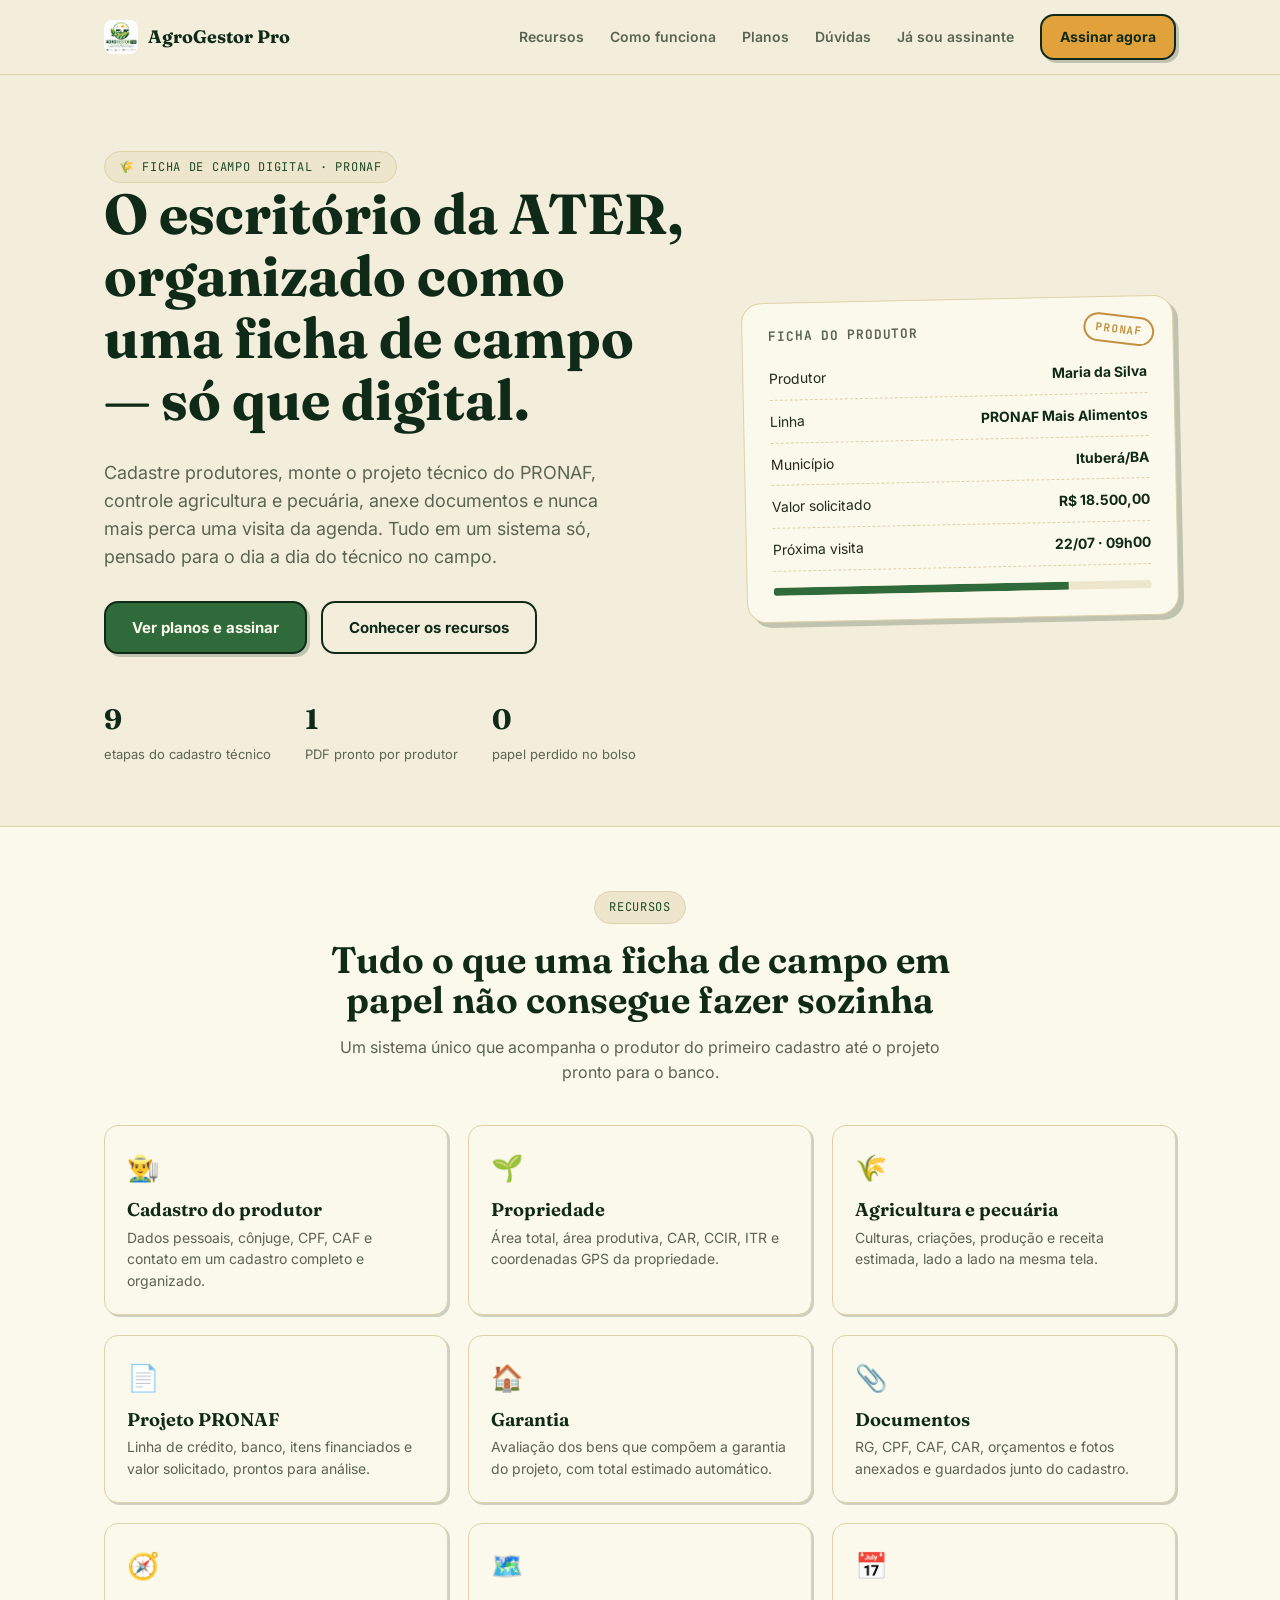
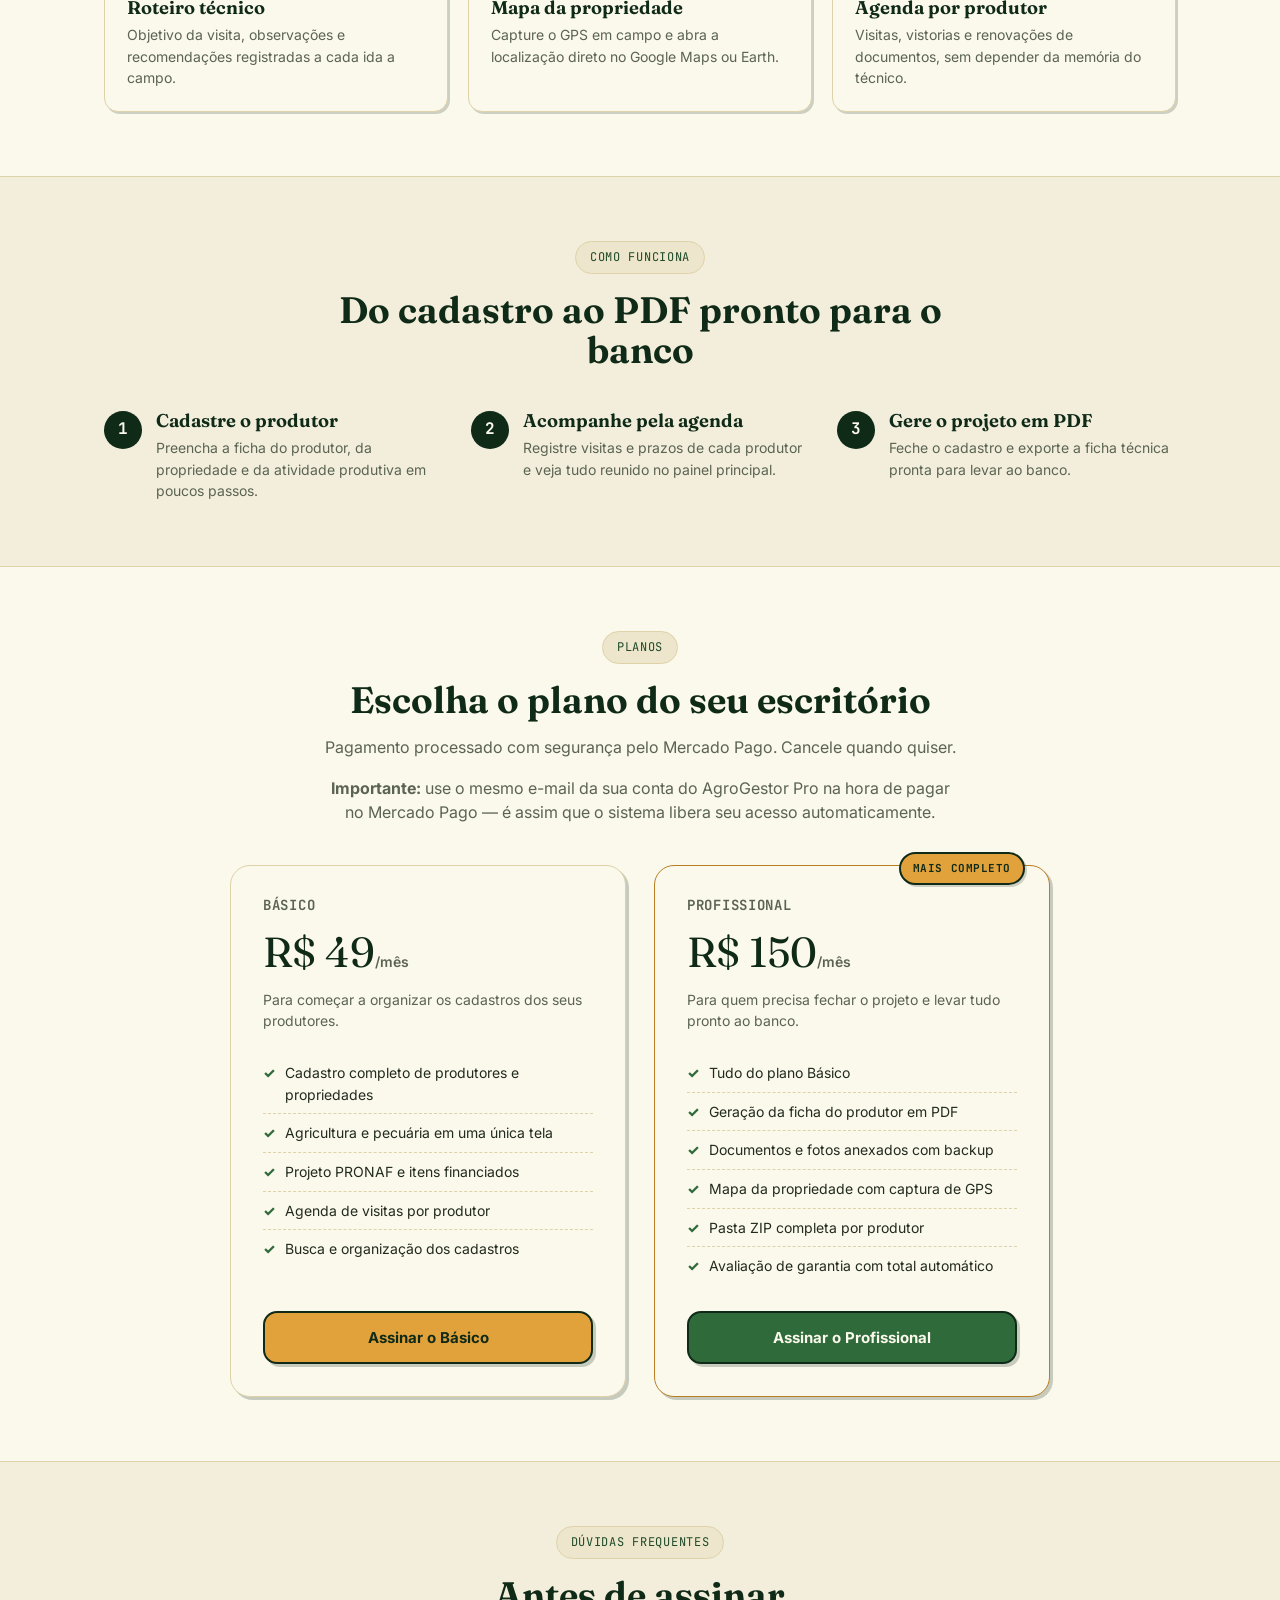
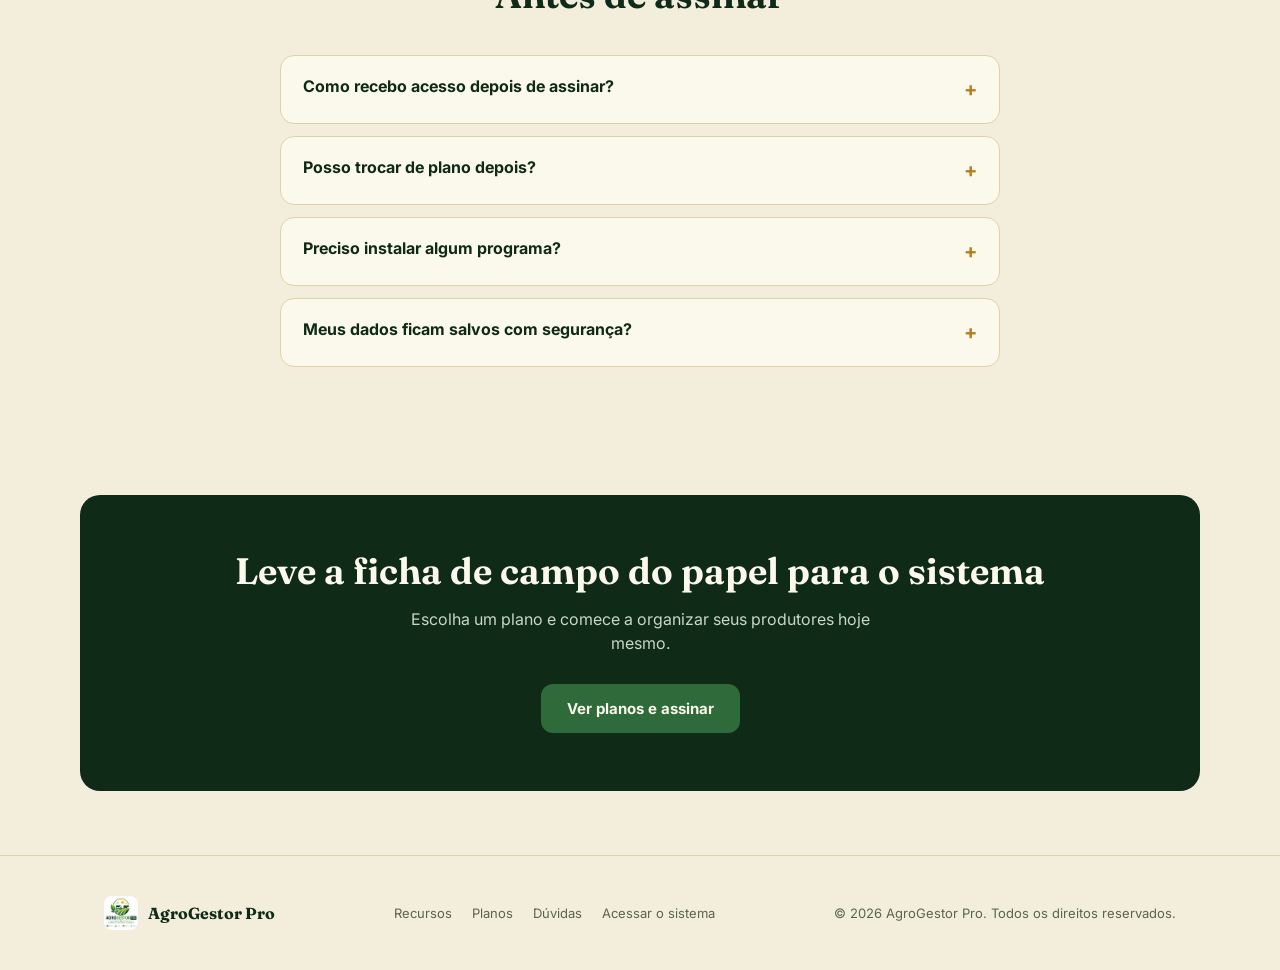
==== index.html @ c434ecc3 "atualização" ====
<!DOCTYPE html>
<html lang="pt-BR">
<head>
<meta charset="UTF-8" />
<meta name="viewport" content="width=device-width, initial-scale=1.0" />
<title>AgroGestor Pro — Ficha de campo digital para técnicos de ATER</title>
<meta name="description" content="Cadastre produtores, monte projetos PRONAF e organize a agenda de visitas em um único lugar. Conheça os planos do AgroGestor Pro." />
<link rel="icon" type="image/png" href="assets/logo.png" />
<link rel="preconnect" href="https://fonts.googleapis.com" />
<link rel="preconnect" href="https://fonts.gstatic.com" crossorigin />
<link rel="stylesheet" href="style.css" />
</head>
<body>

<nav class="nav">
  <div class="container">
    <a href="#topo" class="brand"><img src="assets/logo.png" alt="AgroGestor Pro"><strong>AgroGestor Pro</strong></a>
    <div class="nav-links">
      <a href="#recursos">Recursos</a>
      <a href="#como-funciona">Como funciona</a>
      <a href="#planos">Planos</a>
      <a href="#faq">Dúvidas</a>
      <a class="nav-login" href="https://agrogestropro.com.br" title="Para quem já assina">Já sou assinante</a>
      <a class="btn" href="#planos">Assinar agora</a>
    </div>
  </div>
</nav>

<header class="hero" id="topo">
  <div class="container">
    <div>
      <span class="tag">🌾 Ficha de campo digital · PRONAF</span>
      <h1>O escritório da ATER, organizado como uma ficha de campo — só que digital.</h1>
      <p class="hero-lead">Cadastre produtores, monte o projeto técnico do PRONAF, controle agricultura e pecuária, anexe documentos e nunca mais perca uma visita da agenda. Tudo em um sistema só, pensado para o dia a dia do técnico no campo.</p>
      <div class="hero-ctas">
        <a class="btn primary" href="#planos">Ver planos e assinar</a>
        <a class="btn ghost" href="#recursos">Conhecer os recursos</a>
      </div>
      <div class="hero-stats">
        <div><strong>9</strong><span>etapas do cadastro técnico</span></div>
        <div><strong>1</strong><span>PDF pronto por produtor</span></div>
        <div><strong>0</strong><span>papel perdido no bolso</span></div>
      </div>
    </div>
    <div class="ficha-card">
      <h3>Ficha do produtor</h3>
      <div class="ficha-row"><span>Produtor</span><b>Maria da Silva</b></div>
      <div class="ficha-row"><span>Linha</span><b>PRONAF Mais Alimentos</b></div>
      <div class="ficha-row"><span>Município</span><b>Ituberá/BA</b></div>
      <div class="ficha-row"><span>Valor solicitado</span><b>R$ 18.500,00</b></div>
      <div class="ficha-row"><span>Próxima visita</span><b>22/07 · 09h00</b></div>
      <div class="ficha-progress"><span></span></div>
    </div>
  </div>
</header>

<section id="recursos" class="alt">
  <div class="container">
    <div class="section-head">
      <span class="tag">Recursos</span>
      <h2>Tudo o que uma ficha de campo em papel não consegue fazer sozinha</h2>
      <p class="muted">Um sistema único que acompanha o produtor do primeiro cadastro até o projeto pronto para o banco.</p>
    </div>
    <div class="features-grid">
      <div class="feature"><span>👨‍🌾</span><h3>Cadastro do produtor</h3><p>Dados pessoais, cônjuge, CPF, CAF e contato em um cadastro completo e organizado.</p></div>
      <div class="feature"><span>🌱</span><h3>Propriedade</h3><p>Área total, área produtiva, CAR, CCIR, ITR e coordenadas GPS da propriedade.</p></div>
      <div class="feature"><span>🌾</span><h3>Agricultura e pecuária</h3><p>Culturas, criações, produção e receita estimada, lado a lado na mesma tela.</p></div>
      <div class="feature"><span>📄</span><h3>Projeto PRONAF</h3><p>Linha de crédito, banco, itens financiados e valor solicitado, prontos para análise.</p></div>
      <div class="feature"><span>🏠</span><h3>Garantia</h3><p>Avaliação dos bens que compõem a garantia do projeto, com total estimado automático.</p></div>
      <div class="feature"><span>📎</span><h3>Documentos</h3><p>RG, CPF, CAF, CAR, orçamentos e fotos anexados e guardados junto do cadastro.</p></div>
      <div class="feature"><span>🧭</span><h3>Roteiro técnico</h3><p>Objetivo da visita, observações e recomendações registradas a cada ida a campo.</p></div>
      <div class="feature"><span>🗺️</span><h3>Mapa da propriedade</h3><p>Capture o GPS em campo e abra a localização direto no Google Maps ou Earth.</p></div>
      <div class="feature"><span>📅</span><h3>Agenda por produtor</h3><p>Visitas, vistorias e renovações de documentos, sem depender da memória do técnico.</p></div>
    </div>
  </div>
</section>

<section id="como-funciona">
  <div class="container">
    <div class="section-head">
      <span class="tag">Como funciona</span>
      <h2>Do cadastro ao PDF pronto para o banco</h2>
    </div>
    <div class="steps">
      <div class="step"><h3>Cadastre o produtor</h3><p>Preencha a ficha do produtor, da propriedade e da atividade produtiva em poucos passos.</p></div>
      <div class="step"><h3>Acompanhe pela agenda</h3><p>Registre visitas e prazos de cada produtor e veja tudo reunido no painel principal.</p></div>
      <div class="step"><h3>Gere o projeto em PDF</h3><p>Feche o cadastro e exporte a ficha técnica pronta para levar ao banco.</p></div>
    </div>
  </div>
</section>

<section id="planos" class="alt">
  <div class="container">
    <div class="section-head">
      <span class="tag">Planos</span>
      <h2>Escolha o plano do seu escritório</h2>
      <p class="muted">Pagamento processado com segurança pelo Mercado Pago. Cancele quando quiser.</p>
      <p class="muted"><strong>Importante:</strong> use o mesmo e-mail da sua conta do AgroGestor Pro na hora de pagar no Mercado Pago — é assim que o sistema libera seu acesso automaticamente.</p>
    </div>
    <div class="plans">
      <div class="plan">
        <h3>Básico</h3>
        <div class="price">R$ 49<small>/mês</small></div>
        <p class="plan-desc">Para começar a organizar os cadastros dos seus produtores.</p>
        <ul>
          <li>Cadastro completo de produtores e propriedades</li>
          <li>Agricultura e pecuária em uma única tela</li>
          <li>Projeto PRONAF e itens financiados</li>
          <li>Agenda de visitas por produtor</li>
          <li>Busca e organização dos cadastros</li>
        </ul>
        <!-- Link de pagamento do plano Básico: substitua pelo link do Mercado Pago deste plano -->
        <a class="btn block" href="#" id="linkBasico">Assinar o Básico</a>
      </div>
      <div class="plan pro">
        <span class="plan-badge">Mais completo</span>
        <h3>Profissional</h3>
        <div class="price">R$ 150<small>/mês</small></div>
        <p class="plan-desc">Para quem precisa fechar o projeto e levar tudo pronto ao banco.</p>
        <ul>
          <li>Tudo do plano Básico</li>
          <li>Geração da ficha do produtor em PDF</li>
          <li>Documentos e fotos anexados com backup</li>
          <li>Mapa da propriedade com captura de GPS</li>
          <li>Pasta ZIP completa por produtor</li>
          <li>Avaliação de garantia com total automático</li>
        </ul>
        <a class="btn primary block" href="https://mpago.la/2Jd6k8a" id="linkPro">Assinar o Profissional</a>
      </div>
    </div>
  </div>
</section>

<section id="faq">
  <div class="container">
    <div class="section-head">
      <span class="tag">Dúvidas frequentes</span>
      <h2>Antes de assinar</h2>
    </div>
    <div class="faq">
      <details>
        <summary>Como recebo acesso depois de assinar?</summary>
        <p>Assim que o pagamento é aprovado, o sistema libera automaticamente o acesso da conta com o mesmo e-mail usado no pagamento. Use sempre o e-mail da sua conta do AgroGestor Pro ao pagar.</p>
      </details>
      <details>
        <summary>Posso trocar de plano depois?</summary>
        <p>Sim. Você pode migrar do Básico para o Profissional quando precisar dos recursos de PDF, documentos e mapa.</p>
      </details>
      <details>
        <summary>Preciso instalar algum programa?</summary>
        <p>Não. O AgroGestor Pro funciona pelo navegador, direto no computador ou celular.</p>
      </details>
      <details>
        <summary>Meus dados ficam salvos com segurança?</summary>
        <p>Sim, os cadastros ficam guardados na sua conta, protegidos por login e senha.</p>
      </details>
    </div>
  </div>
</section>

<section class="cta-final">
  <div class="container">
    <h2>Leve a ficha de campo do papel para o sistema</h2>
    <p>Escolha um plano e comece a organizar seus produtores hoje mesmo.</p>
    <a class="btn primary" href="#planos">Ver planos e assinar</a>
  </div>
</section>

<footer class="site">
  <div class="container">
    <a href="#topo" class="brand"><img src="assets/logo.png" alt="AgroGestor Pro"><strong>AgroGestor Pro</strong></a>
    <div class="foot-links">
      <a href="#recursos">Recursos</a>
      <a href="#planos">Planos</a>
      <a href="#faq">Dúvidas</a>
      <a href="https://agrogestropro.com.br">Acessar o sistema</a>
    </div>
    <small>© <span id="ano"></span> AgroGestor Pro. Todos os direitos reservados.</small>
  </div>
</footer>

<script>document.getElementById('ano').textContent = new Date().getFullYear();</script>
</body>
</html>
---- style.css ----
/* =========================================================================
   AgroGestor Pro — site institucional
   Mesma identidade visual do sistema: "ficha de campo" — caderno de técnico
   de ATER, papel kraft, tinta verde-mata, carimbo dourado.
   ========================================================================= */

@import url('https://fonts.googleapis.com/css2?family=Fraunces:opsz,wght@9..144,500..800&family=Inter:wght@400;500;600;700;800&family=JetBrains+Mono:wght@500;600;700&display=swap');

:root{
  --paper:#F3EEDC;
  --paper-2:#FBF8EC;
  --paper-3:#EDE6CC;
  --ink:#212B1E;
  --ink-soft:#5B6452;
  --capim:#2F6B3A;
  --capim-dark:#1E4A28;
  --capim-deep:#102A18;
  --sol:#E2A23B;
  --sol-dark:#B97E22;
  --terra:#9C5F35;
  --terra-light:#DCC79B;
  --linha:#DED2A8;
  --alerta:#A8432B;
  --ok:#2F6B3A;

  --font-display:'Fraunces',Georgia,serif;
  --font-body:'Inter',system-ui,-apple-system,Segoe UI,Arial,sans-serif;
  --font-mono:'JetBrains Mono',ui-monospace,SFMono-Regular,Consolas,monospace;

  --r-sm:9px; --r-md:14px; --r-lg:20px;
  --stamp:3px 3px 0 rgba(16,42,24,.22);
  --stamp-sm:2px 2px 0 rgba(16,42,24,.20);
  --stamp-hover:5px 5px 0 rgba(16,42,24,.22);
  --stamp-press:1px 1px 0 rgba(16,42,24,.22);
}

*{box-sizing:border-box}
@media (prefers-reduced-motion:no-preference){ html{scroll-behavior:smooth} }
::selection{background:var(--sol);color:var(--ink)}
:focus-visible{outline:3px solid var(--sol);outline-offset:2px;border-radius:6px}

body{
  margin:0;
  font-family:var(--font-body);
  background:
    radial-gradient(1100px 500px at 85% -10%, rgba(226,162,59,.10), transparent 60%),
    var(--paper);
  color:var(--ink);
  line-height:1.55;
}

img{max-width:100%;display:block}
a{color:inherit}
.container{max-width:1120px;margin:0 auto;padding:0 24px}
.muted{color:var(--ink-soft)}

/* eyebrow / tag ------------------------------------------------------- */
.tag{
  display:inline-flex;align-items:center;gap:8px;
  font-family:var(--font-mono);font-size:12px;letter-spacing:.06em;text-transform:uppercase;
  color:var(--capim-dark);background:var(--paper-3);
  border:1px solid var(--linha);border-radius:999px;padding:6px 14px;
}

/* headings -------------------------------------------------------------*/
h1,h2,h3{font-family:var(--font-display);color:var(--capim-deep);margin:0 0 .4em;line-height:1.1}
h1{font-size:clamp(2.2rem,4.4vw,3.6rem);font-weight:700}
h2{font-size:clamp(1.6rem,3vw,2.3rem);font-weight:650}
h3{font-size:1.15rem;font-weight:650}
p{margin:0 0 1em}

/* buttons ---------------------------------------------------------------*/
.btn{
  display:inline-flex;align-items:center;justify-content:center;gap:8px;
  font-family:var(--font-body);font-weight:700;font-size:15px;
  padding:13px 26px;border-radius:var(--r-md);border:2px solid var(--capim-deep);
  background:var(--sol);color:var(--capim-deep);
  box-shadow:var(--stamp);cursor:pointer;text-decoration:none;
  transition:transform .12s ease, box-shadow .12s ease;
}
.btn:hover{transform:translate(-2px,-2px);box-shadow:var(--stamp-hover)}
.btn:active{transform:translate(1px,1px);box-shadow:var(--stamp-press)}
.btn.primary{background:var(--capim);color:var(--paper-2);border-color:var(--capim-deep)}
.btn.ghost{background:transparent;color:var(--capim-deep);box-shadow:none}
.btn.ghost:hover{transform:none;background:var(--paper-3)}
.btn.block{width:100%}

/* =========================================================================
   Nav
   ========================================================================= */
.nav{
  position:sticky;top:0;z-index:20;
  background:rgba(243,238,220,.9);backdrop-filter:blur(6px);
  border-bottom:1px solid var(--linha);
}
.nav .container{display:flex;align-items:center;justify-content:space-between;padding:14px 24px}
.brand{display:flex;align-items:center;gap:10px;text-decoration:none}
.brand img{width:34px;height:34px;border-radius:8px}
.brand strong{font-family:var(--font-display);font-size:18px;color:var(--capim-deep)}
.nav-links{display:flex;align-items:center;gap:26px}
.nav-links a:not(.btn){font-size:14px;font-weight:600;color:var(--ink-soft);text-decoration:none}
.nav-links a:not(.btn):hover{color:var(--capim-dark)}
.nav-login{font-size:13px;font-weight:700;color:var(--capim-dark);text-decoration:underline;text-underline-offset:3px}
.nav .btn{padding:10px 18px;font-size:14px}

/* =========================================================================
   Hero
   ========================================================================= */
.hero{padding:76px 0 60px;position:relative;overflow:hidden}
.hero .container{display:grid;grid-template-columns:1.15fr .85fr;gap:56px;align-items:center}
.hero h1{margin-bottom:.5em}
.hero-lead{font-size:18px;color:var(--ink-soft);max-width:46ch}
.hero-ctas{display:flex;gap:14px;margin-top:30px;flex-wrap:wrap}
.hero-stats{display:flex;gap:34px;margin-top:44px;flex-wrap:wrap}
.hero-stats div strong{display:block;font-family:var(--font-display);font-size:28px;color:var(--capim-deep)}
.hero-stats div span{font-size:13px;color:var(--ink-soft)}

/* the "ficha" mock card, stands in for a hero image */
.ficha-card{
  background:var(--paper-2);border:1px solid var(--linha);border-radius:var(--r-lg);
  box-shadow:var(--stamp-hover);padding:26px;position:relative;transform:rotate(-1.2deg);
}
.ficha-card::before{
  content:'PRONAF';position:absolute;top:18px;right:18px;
  font-family:var(--font-mono);font-size:11px;font-weight:700;letter-spacing:.08em;
  color:var(--sol-dark);border:2px solid var(--sol-dark);border-radius:999px;
  padding:4px 10px;transform:rotate(8deg);opacity:.85;
}
.ficha-card h3{font-family:var(--font-mono);font-size:13px;text-transform:uppercase;letter-spacing:.06em;color:var(--ink-soft);margin-bottom:14px}
.ficha-row{display:flex;justify-content:space-between;padding:10px 0;border-bottom:1px dashed var(--linha);font-size:14px}
.ficha-row:last-child{border-bottom:none}
.ficha-row b{color:var(--capim-deep)}
.ficha-progress{margin-top:16px;height:8px;border-radius:99px;background:var(--paper-3);overflow:hidden}
.ficha-progress span{display:block;height:100%;width:78%;background:var(--capim)}

/* =========================================================================
   Section shells
   ========================================================================= */
section{padding:64px 0}
.section-head{max-width:640px;margin:0 auto 40px;text-align:center}
.section-head .tag{margin-bottom:16px}
.alt{background:var(--paper-2);border-top:1px solid var(--linha);border-bottom:1px solid var(--linha)}

/* =========================================================================
   Recursos (features)
   ========================================================================= */
.features-grid{display:grid;grid-template-columns:repeat(3,1fr);gap:20px}
.feature{
  background:var(--paper-2);border:1px solid var(--linha);border-radius:var(--r-md);
  padding:22px;box-shadow:var(--stamp-sm);
}
.feature span{font-size:26px}
.feature h3{margin:12px 0 6px}
.feature p{margin:0;font-size:14px;color:var(--ink-soft)}

/* =========================================================================
   Como funciona
   ========================================================================= */
.steps{display:grid;grid-template-columns:repeat(3,1fr);gap:28px;counter-reset:step}
.step{position:relative;padding-left:52px}
.step::before{
  counter-increment:step;content:counter(step);
  position:absolute;left:0;top:0;width:38px;height:38px;border-radius:50%;
  background:var(--capim-deep);color:var(--paper-2);font-family:var(--font-mono);font-weight:700;
  display:flex;align-items:center;justify-content:center;
}
.step h3{margin-bottom:6px}
.step p{font-size:14px;color:var(--ink-soft);margin:0}

/* =========================================================================
   Planos
   ========================================================================= */
.plans{display:grid;grid-template-columns:repeat(2,1fr);gap:28px;max-width:820px;margin:0 auto}
.plan{
  background:var(--paper-2);border:1px solid var(--linha);border-radius:var(--r-lg);
  padding:32px;box-shadow:var(--stamp);position:relative;display:flex;flex-direction:column;
}
.plan.pro{border-color:var(--sol-dark)}
.plan-badge{
  position:absolute;top:-14px;right:24px;background:var(--sol);color:var(--capim-deep);
  font-family:var(--font-mono);font-size:11px;font-weight:700;letter-spacing:.05em;text-transform:uppercase;
  padding:6px 12px;border-radius:999px;border:2px solid var(--capim-deep);box-shadow:var(--stamp-sm);
}
.plan h3{font-family:var(--font-mono);text-transform:uppercase;letter-spacing:.05em;font-size:14px;color:var(--ink-soft);margin-bottom:6px}
.plan .price{font-family:var(--font-display);font-size:42px;color:var(--capim-deep);margin-bottom:4px}
.plan .price small{font-family:var(--font-body);font-size:14px;font-weight:600;color:var(--ink-soft)}
.plan .plan-desc{font-size:14px;color:var(--ink-soft);margin-bottom:22px}
.plan ul{list-style:none;margin:0 0 26px;padding:0;flex:1}
.plan li{display:flex;gap:10px;font-size:14px;padding:8px 0;border-bottom:1px dashed var(--linha)}
.plan li:last-child{border-bottom:none}
.plan li::before{content:'✓';color:var(--capim);font-weight:800}

/* =========================================================================
   FAQ
   ========================================================================= */
.faq{max-width:720px;margin:0 auto;display:grid;gap:12px}
.faq details{
  background:var(--paper-2);border:1px solid var(--linha);border-radius:var(--r-md);padding:18px 22px;
}
.faq summary{font-weight:700;cursor:pointer;color:var(--capim-deep);list-style:none;display:flex;justify-content:space-between;gap:12px}
.faq summary::-webkit-details-marker{display:none}
.faq summary::after{content:'+';font-size:20px;color:var(--sol-dark)}
.faq details[open] summary::after{content:'–'}
.faq p{margin:12px 0 0;font-size:14px;color:var(--ink-soft)}

/* =========================================================================
   CTA final
   ========================================================================= */
.cta-final{text-align:center}
.cta-final .container{
  background:var(--capim-deep);color:var(--paper-2);border-radius:var(--r-lg);
  padding:56px 40px;
}
.cta-final h2{color:var(--paper-2)}
.cta-final p{color:#C9D6C6;max-width:52ch;margin:0 auto 26px}

/* =========================================================================
   Footer
   ========================================================================= */
footer.site{padding:40px 0;border-top:1px solid var(--linha)}
footer.site .container{display:flex;justify-content:space-between;align-items:center;flex-wrap:wrap;gap:16px}
footer.site .brand strong{font-size:16px}
footer.site small{color:var(--ink-soft);font-size:13px}
.foot-links{display:flex;gap:20px}
.foot-links a{font-size:13px;color:var(--ink-soft);text-decoration:none}
.foot-links a:hover{color:var(--capim-dark)}

/* =========================================================================
   Página de retorno (sucesso / pendente / erro)
   ========================================================================= */
.status-screen{min-height:100vh;display:flex;align-items:center;justify-content:center;padding:24px}
.status-card{
  max-width:480px;width:100%;text-align:center;background:var(--paper-2);
  border:1px solid var(--linha);border-radius:var(--r-lg);box-shadow:var(--stamp-hover);
  padding:48px 36px;
}
.status-card .stamp-icon{
  width:74px;height:74px;border-radius:50%;display:flex;align-items:center;justify-content:center;
  margin:0 auto 20px;font-size:32px;border:3px solid var(--capim-deep);
}
.status-card.ok .stamp-icon{background:var(--capim);color:var(--paper-2)}
.status-card.warn .stamp-icon{background:var(--sol);color:var(--capim-deep)}
.status-card.fail .stamp-icon{background:var(--alerta);color:var(--paper-2);border-color:var(--alerta)}
.status-card h1{font-size:1.7rem;margin-bottom:10px}
.status-card p{color:var(--ink-soft)}
.status-card .btn{margin-top:18px}
.status-card .status-logo{width:44px;height:44px;margin:0 auto 18px;border-radius:10px}

/* =========================================================================
   Responsivo
   ========================================================================= */
@media (max-width:860px){
  .hero .container{grid-template-columns:1fr}
  .ficha-card{transform:none;justify-self:center;max-width:420px}
  .features-grid{grid-template-columns:repeat(2,1fr)}
  .steps{grid-template-columns:1fr}
  .plans{grid-template-columns:1fr}
  .nav-links{display:none}
}
@media (max-width:520px){
  .features-grid{grid-template-columns:1fr}
  .hero-stats{gap:22px}
}
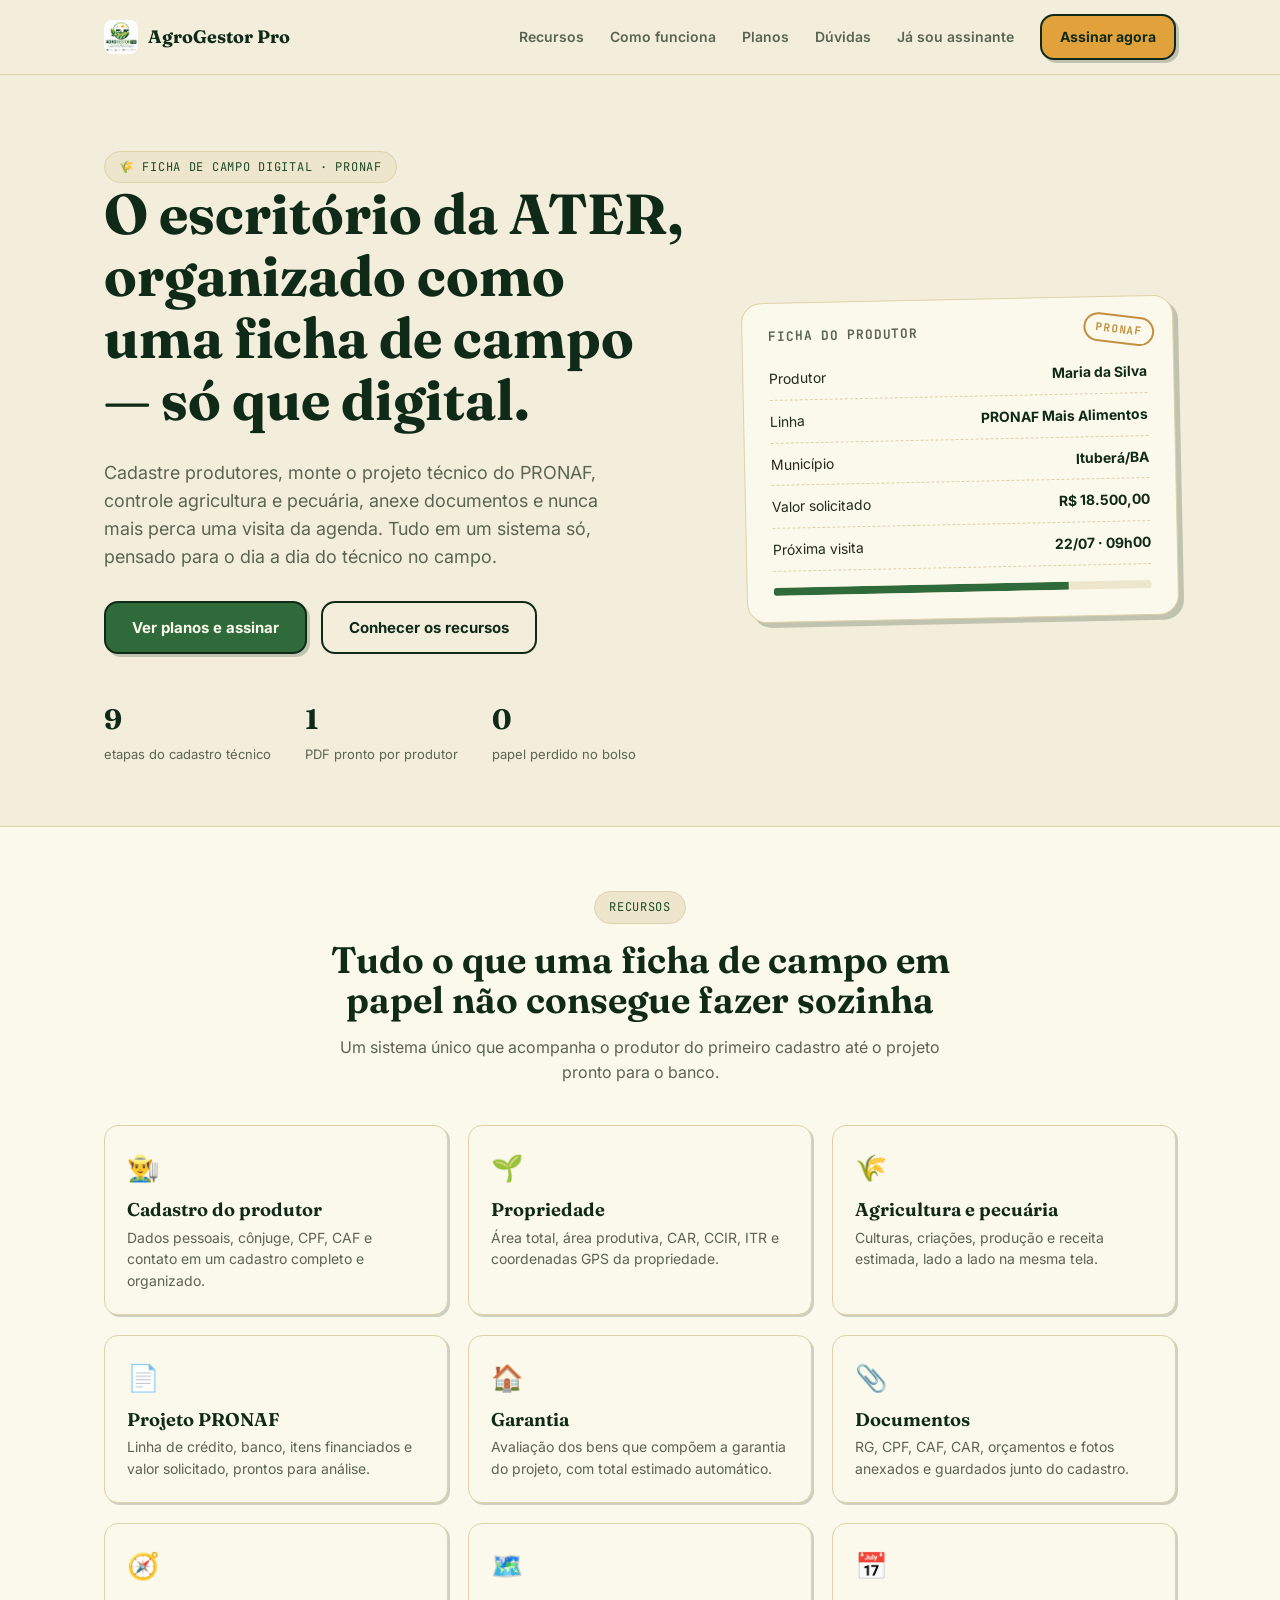
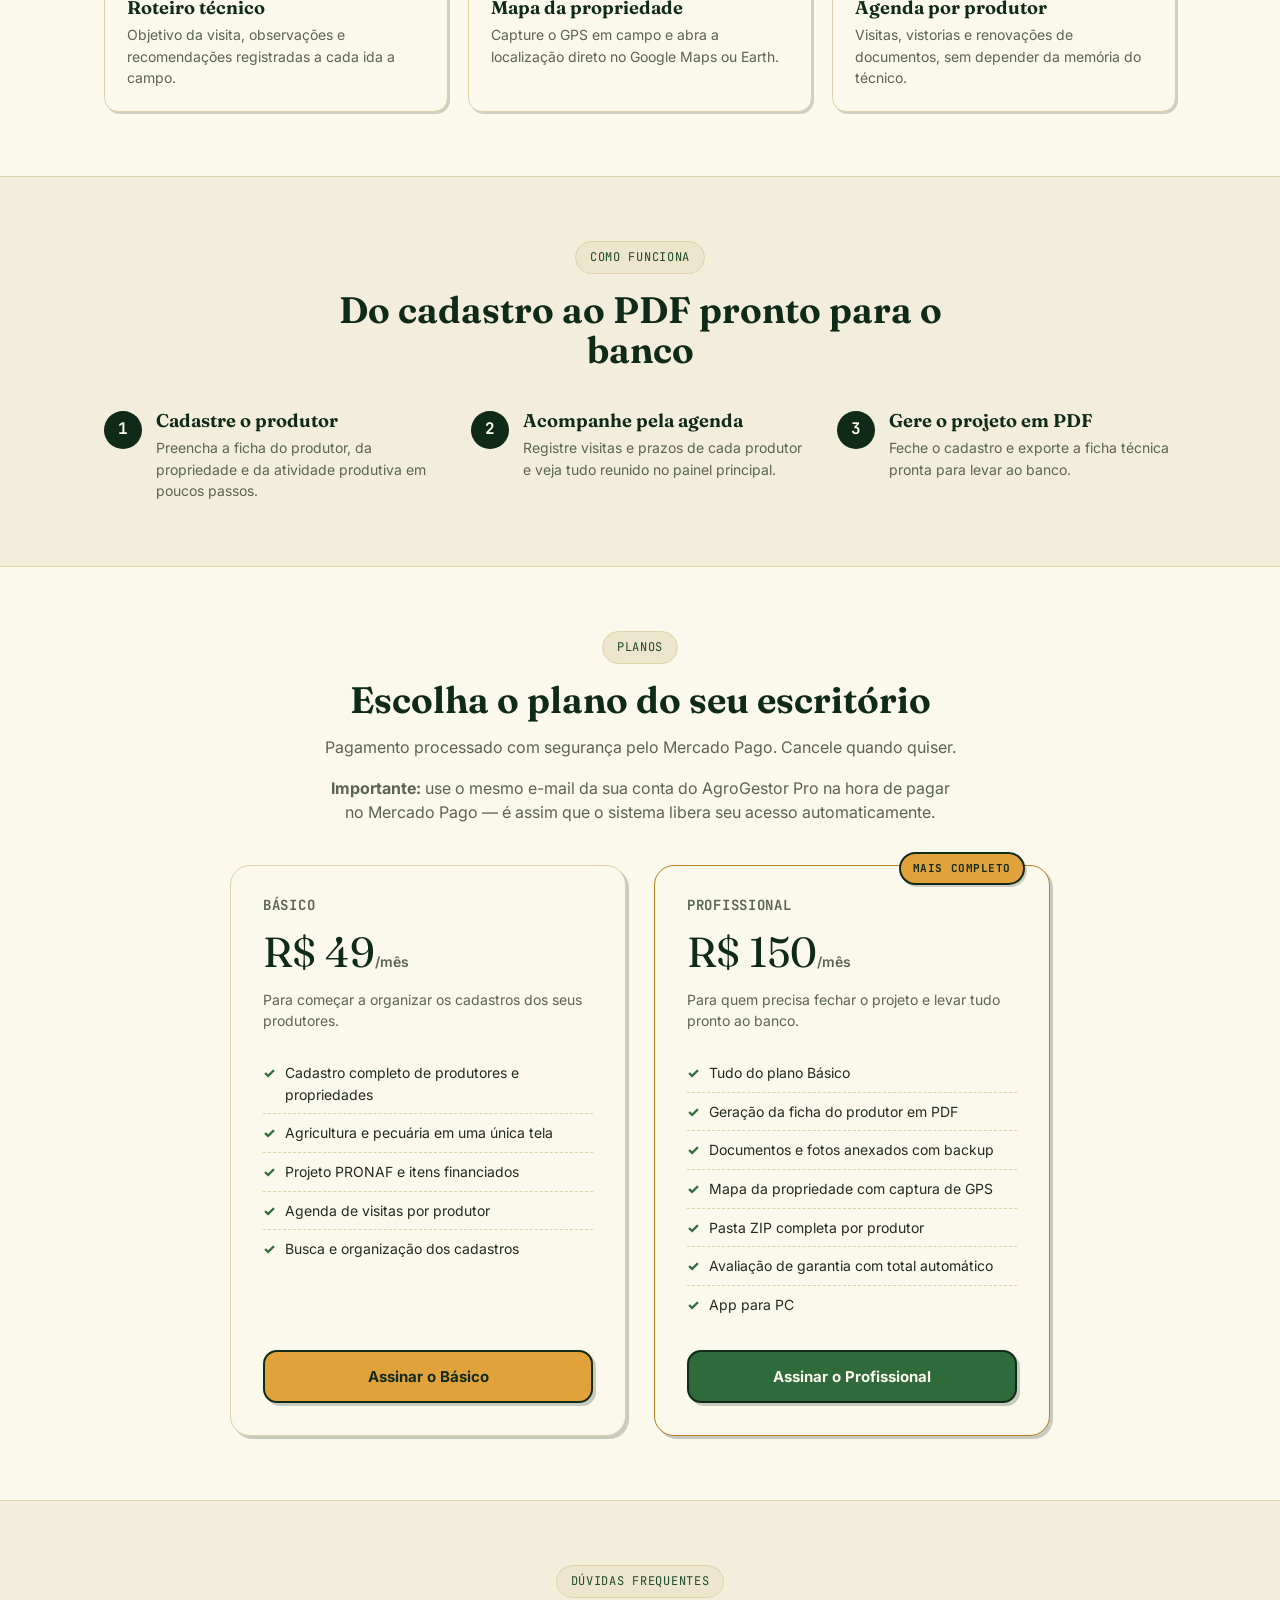
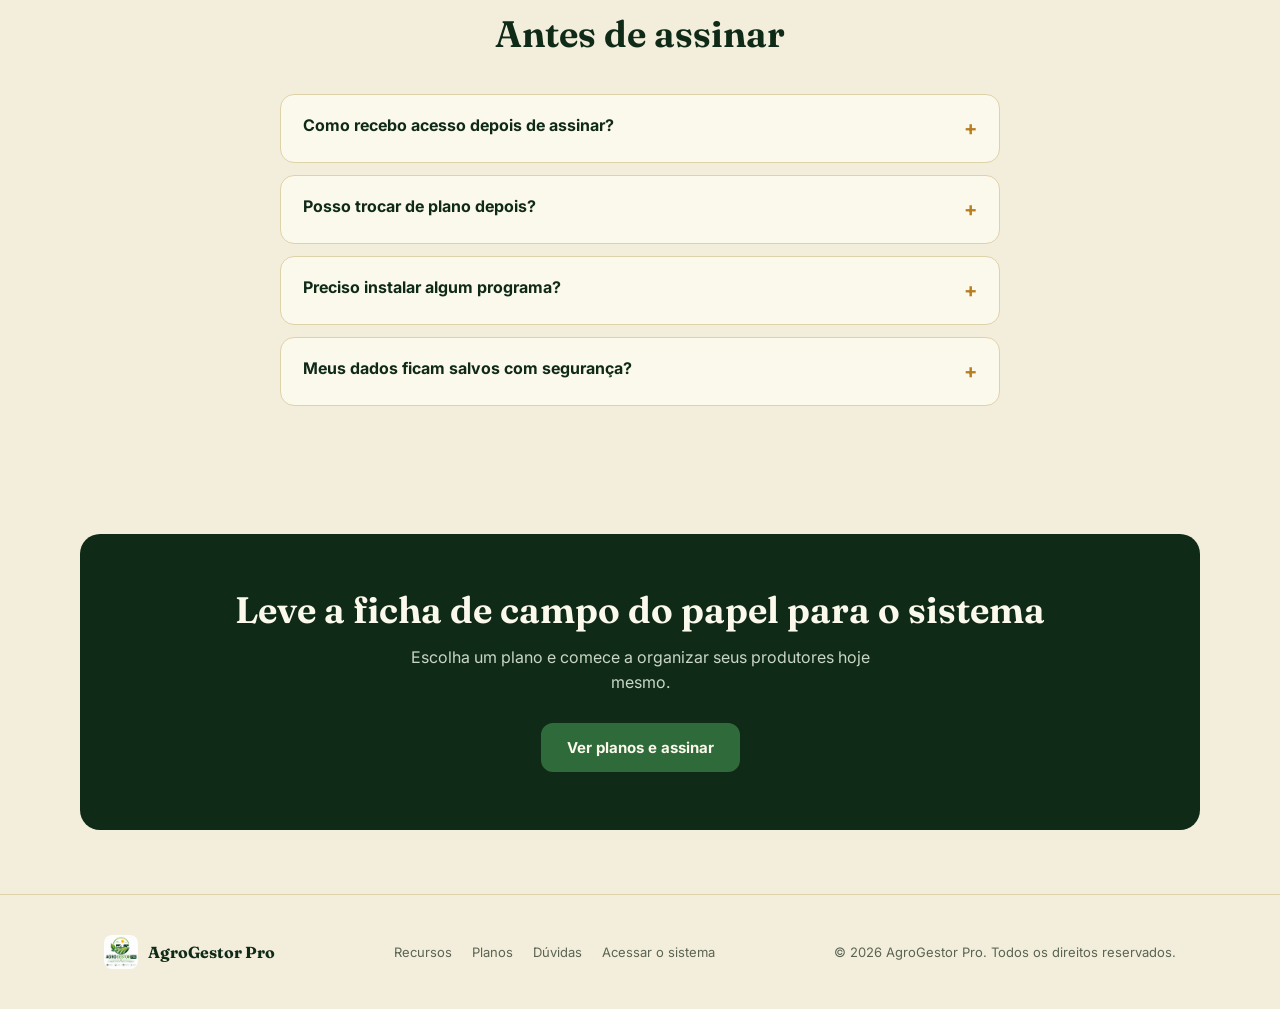
==== commit 67453a54: "Add 'App para PC' to the list of features" ====
--- a/index.html
+++ b/index.html
@@ -20,7 +20,7 @@
       <a href="#como-funciona">Como funciona</a>
       <a href="#planos">Planos</a>
       <a href="#faq">Dúvidas</a>
-      <a class="nav-login" href="https://agrogestropro.com.br" title="Para quem já assina">Já sou assinante</a>
+      <a class="nav-login" href="https://www.agrogestorpro.com.br/" title="Para quem já assina">Já sou assinante</a>
       <a class="btn" href="#planos">Assinar agora</a>
     </div>
   </div>
@@ -124,6 +124,7 @@
           <li>Mapa da propriedade com captura de GPS</li>
           <li>Pasta ZIP completa por produtor</li>
           <li>Avaliação de garantia com total automático</li>
+          <li>App para PC</li>
         </ul>
         <a class="btn primary block" href="https://mpago.la/2Jd6k8a" id="linkPro">Assinar o Profissional</a>
       </div>
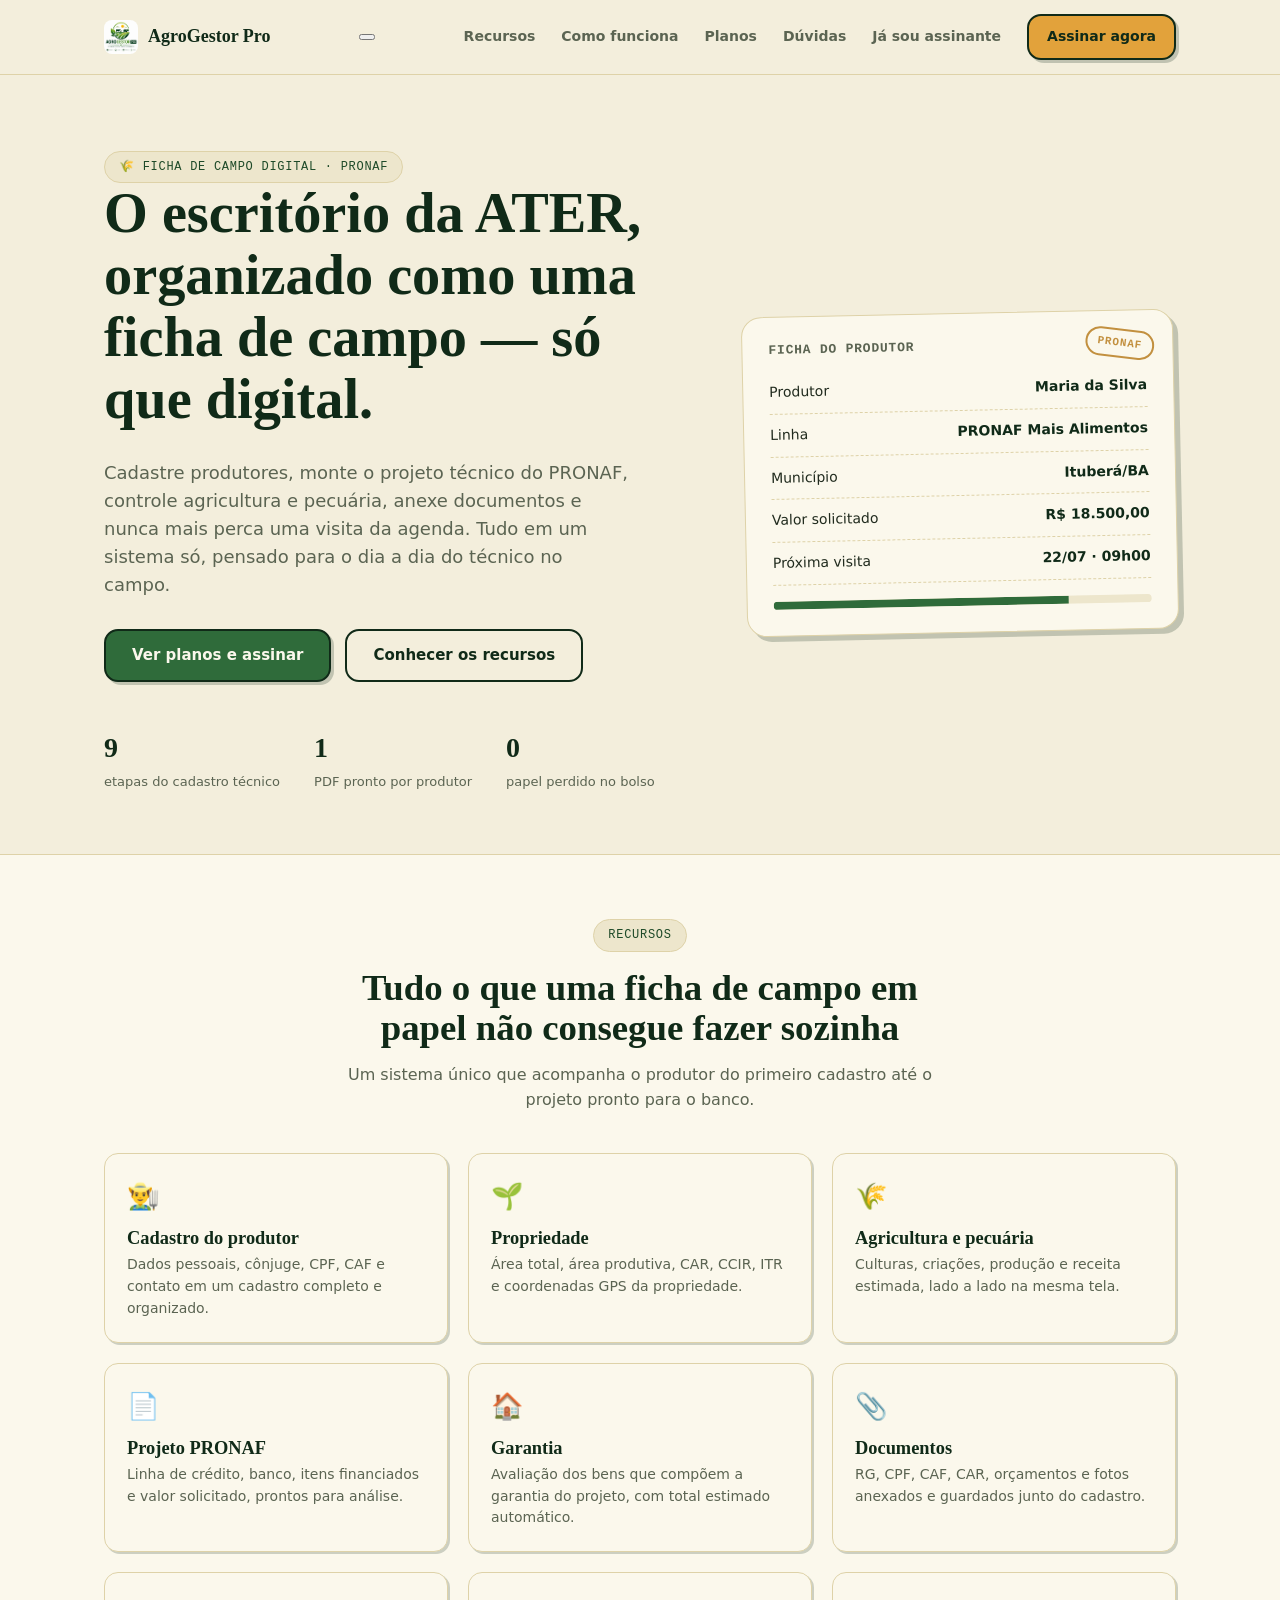
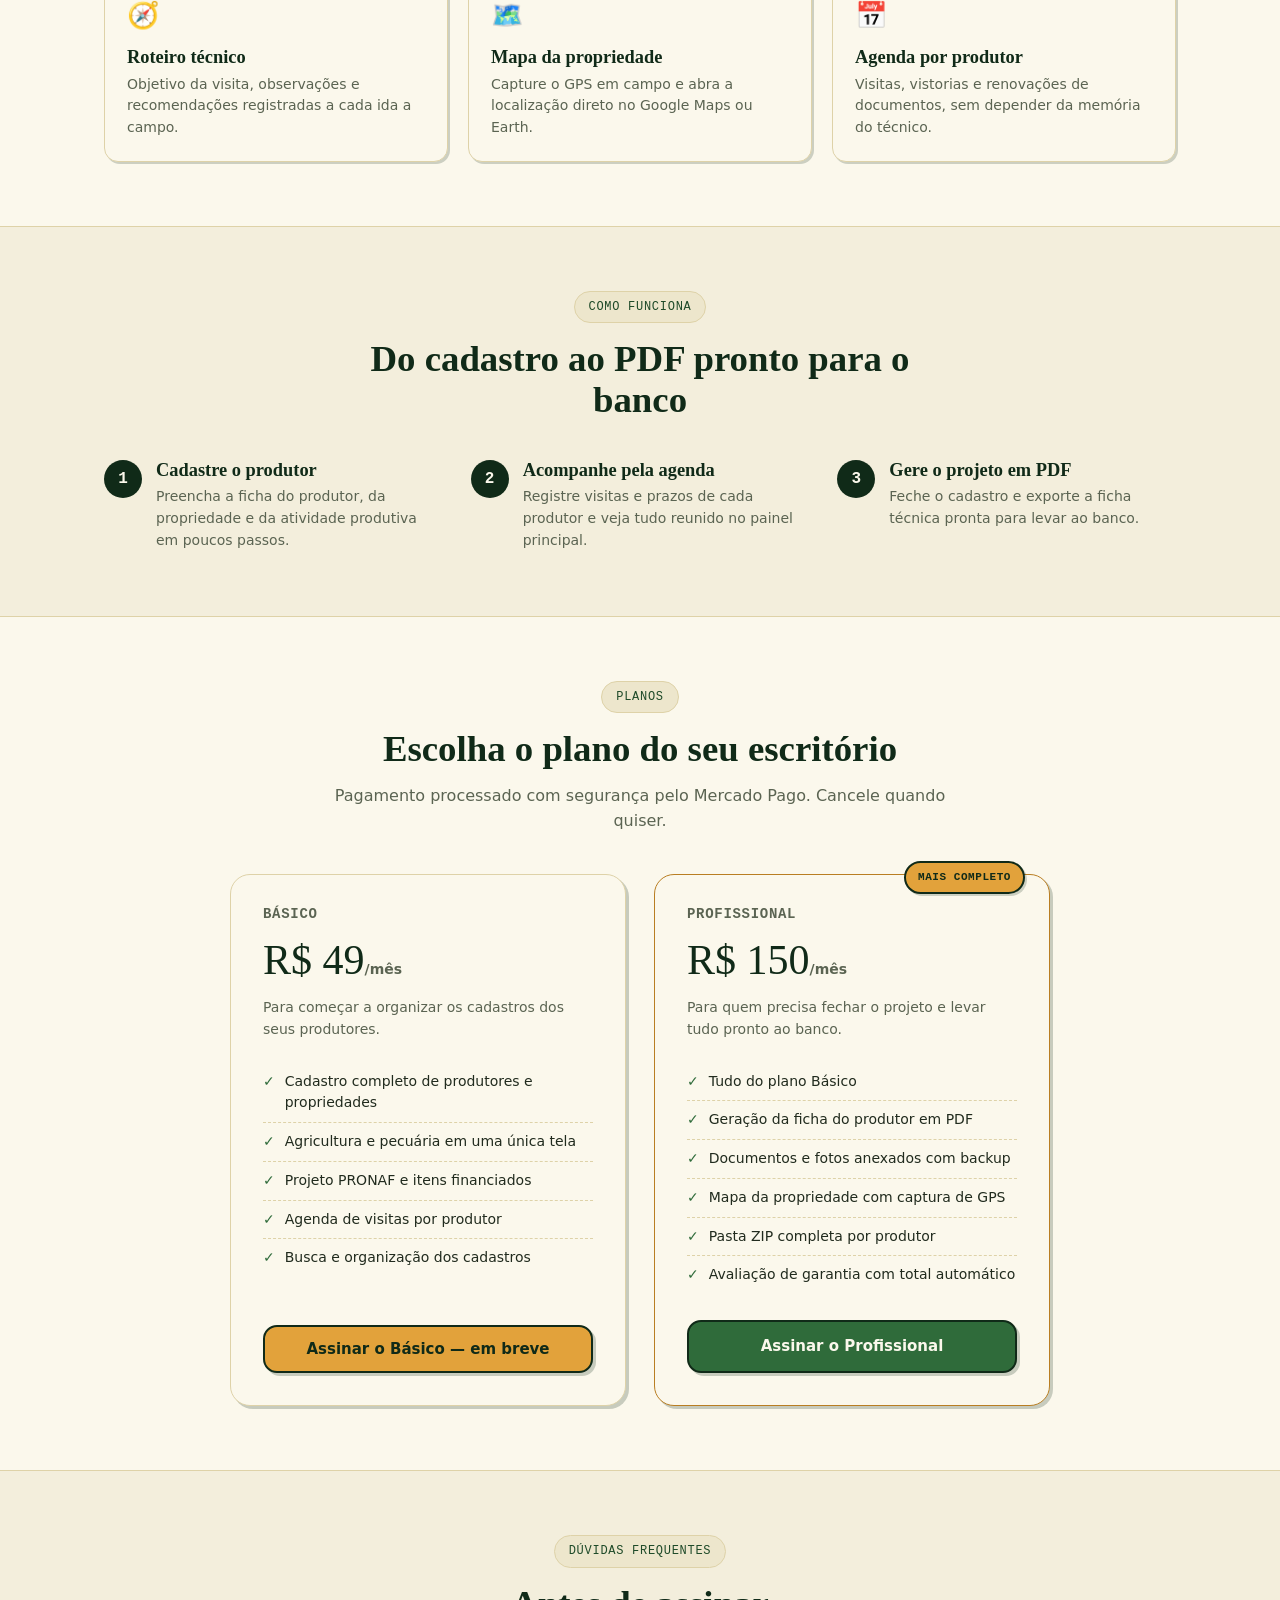
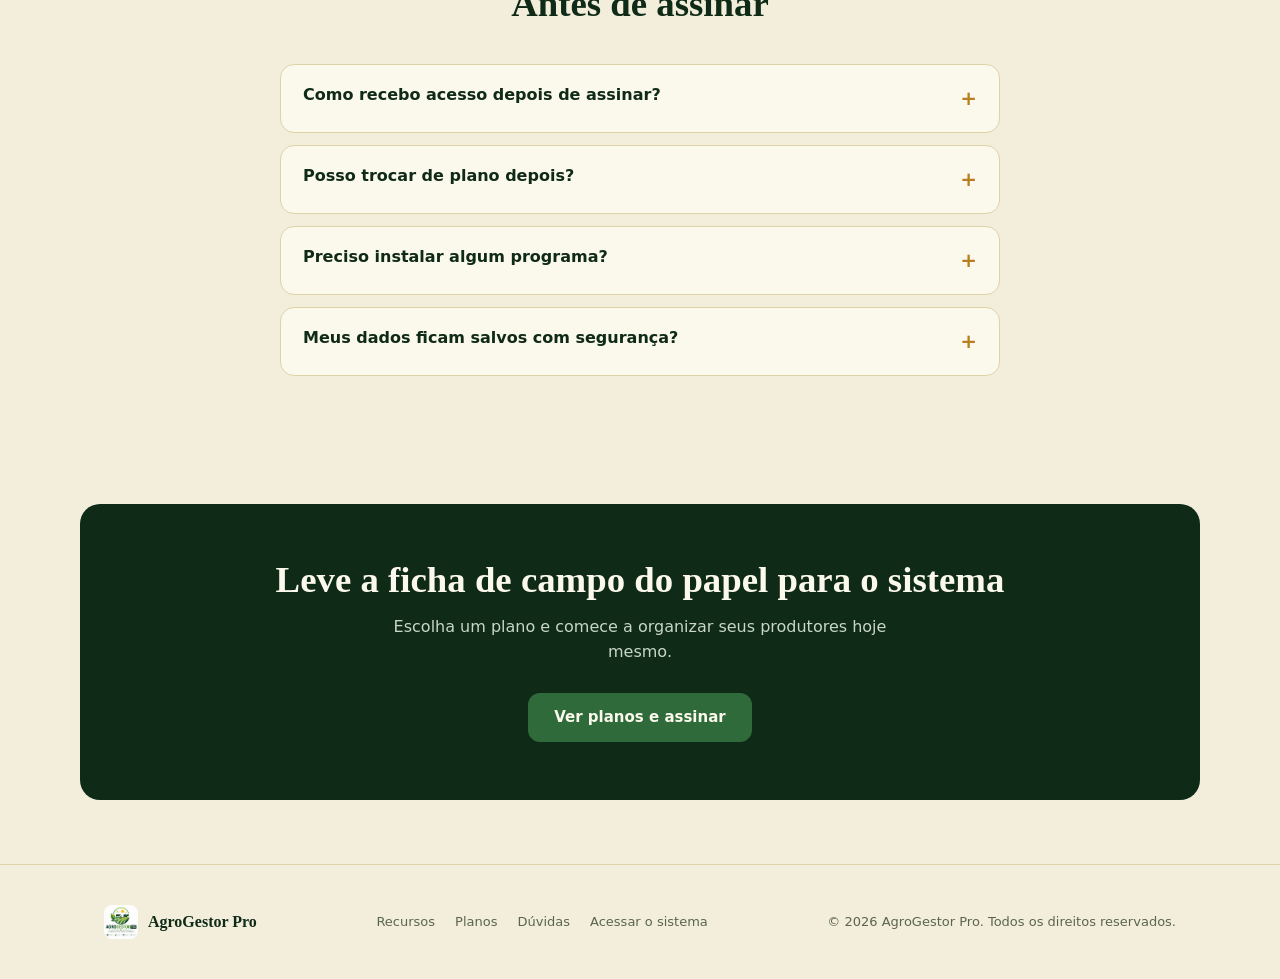
==== commit bf64852f: "Update login link URL in index.html" ====
--- a/index.html
+++ b/index.html
@@ -5,22 +5,59 @@
 <meta name="viewport" content="width=device-width, initial-scale=1.0" />
 <title>AgroGestor Pro — Ficha de campo digital para técnicos de ATER</title>
 <meta name="description" content="Cadastre produtores, monte projetos PRONAF e organize a agenda de visitas em um único lugar. Conheça os planos do AgroGestor Pro." />
+<link rel="canonical" href="https://agrogestropro.com.br/" />
+
+<!-- Segurança: cabeçalhos que o navegador consegue aplicar via meta tag.
+     O restante (X-Frame-Options, HSTS etc.) está no arquivo _headers, que
+     precisa ser servido pelo host — meta tag sozinha não cobre tudo. -->
+<meta http-equiv="Content-Security-Policy" content="default-src 'self'; style-src 'self' https://fonts.googleapis.com; font-src https://fonts.gstatic.com; img-src 'self' data:; script-src 'self'; frame-ancestors 'none'; base-uri 'self'; form-action 'self' https://www.mercadopago.com.br https://mpago.la; upgrade-insecure-requests" />
+<meta name="referrer" content="strict-origin-when-cross-origin" />
+<meta name="robots" content="index, follow" />
+
+<!-- Open Graph / compartilhamento -->
+<meta property="og:type" content="website" />
+<meta property="og:title" content="AgroGestor Pro — Ficha de campo digital para técnicos de ATER" />
+<meta property="og:description" content="Cadastre produtores, monte projetos PRONAF e organize a agenda de visitas em um único lugar." />
+<meta property="og:image" content="https://agrogestropro.com.br/assets/logo.png" />
+<meta property="og:url" content="https://agrogestropro.com.br/" />
+<meta property="og:locale" content="pt_BR" />
+<meta name="twitter:card" content="summary" />
+
 <link rel="icon" type="image/png" href="assets/logo.png" />
+<link rel="apple-touch-icon" href="assets/logo.png" />
 <link rel="preconnect" href="https://fonts.googleapis.com" />
 <link rel="preconnect" href="https://fonts.gstatic.com" crossorigin />
 <link rel="stylesheet" href="style.css" />
+
+<script type="application/ld+json">
+{
+  "@context": "https://schema.org",
+  "@type": "SoftwareApplication",
+  "name": "AgroGestor Pro",
+  "applicationCategory": "BusinessApplication",
+  "operatingSystem": "Web",
+  "description": "Ficha de campo digital para técnicos de ATER: cadastro de produtores, projetos PRONAF e agenda de visitas.",
+  "offers": [
+    { "@type": "Offer", "name": "Básico", "price": "49.00", "priceCurrency": "BRL" },
+    { "@type": "Offer", "name": "Profissional", "price": "150.00", "priceCurrency": "BRL" }
+  ]
+}
+</script>
 </head>
 <body>
 
 <nav class="nav">
   <div class="container">
-    <a href="#topo" class="brand"><img src="assets/logo.png" alt="AgroGestor Pro"><strong>AgroGestor Pro</strong></a>
-    <div class="nav-links">
+    <a href="#topo" class="brand"><img src="assets/logo.png" alt="AgroGestor Pro" width="34" height="34"><strong>AgroGestor Pro</strong></a>
+    <button class="nav-toggle" id="navToggle" aria-expanded="false" aria-controls="navLinks" aria-label="Abrir menu">
+      <span></span><span></span><span></span>
+    </button>
+    <div class="nav-links" id="navLinks">
       <a href="#recursos">Recursos</a>
       <a href="#como-funciona">Como funciona</a>
       <a href="#planos">Planos</a>
       <a href="#faq">Dúvidas</a>
-      <a class="nav-login" href="https://www.agrogestorpro.com.br/" title="Para quem já assina">Já sou assinante</a>
+      <a class="nav-login" href="https://www.agrogestorpro.com.br/" title="Para quem já assina" rel="noopener noreferrer">Já sou assinante</a>
       <a class="btn" href="#planos">Assinar agora</a>
     </div>
   </div>
@@ -95,7 +132,6 @@
       <span class="tag">Planos</span>
       <h2>Escolha o plano do seu escritório</h2>
       <p class="muted">Pagamento processado com segurança pelo Mercado Pago. Cancele quando quiser.</p>
-      <p class="muted"><strong>Importante:</strong> use o mesmo e-mail da sua conta do AgroGestor Pro na hora de pagar no Mercado Pago — é assim que o sistema libera seu acesso automaticamente.</p>
     </div>
     <div class="plans">
       <div class="plan">
@@ -109,8 +145,12 @@
           <li>Agenda de visitas por produtor</li>
           <li>Busca e organização dos cadastros</li>
         </ul>
-        <!-- Link de pagamento do plano Básico: substitua pelo link do Mercado Pago deste plano -->
-        <a class="btn block" href="#" id="linkBasico">Assinar o Básico</a>
+        <!-- IMPORTANTE: ainda falta o link de pagamento real do plano Básico no Mercado Pago.
+             Até lá, este botão NÃO deve ser um href="#" morto (isso rola a página pro topo e
+             passa a impressão de link quebrado). Ele fica desabilitado com aviso claro. Assim
+             que você tiver o link do Mercado Pago para o Básico, troque o <span> por um <a
+             class="btn block" href="SEU_LINK_MERCADO_PAGO" rel="noopener noreferrer"> normal. -->
+        <button class="btn block" id="linkBasico" type="button" disabled aria-disabled="true" title="Link de pagamento em configuração">Assinar o Básico — em breve</button>
       </div>
       <div class="plan pro">
         <span class="plan-badge">Mais completo</span>
@@ -124,9 +164,8 @@
           <li>Mapa da propriedade com captura de GPS</li>
           <li>Pasta ZIP completa por produtor</li>
           <li>Avaliação de garantia com total automático</li>
-          <li>App para PC</li>
         </ul>
-        <a class="btn primary block" href="https://mpago.la/2Jd6k8a" id="linkPro">Assinar o Profissional</a>
+        <a class="btn primary block" href="https://mpago.la/2Jd6k8a" id="linkPro" target="_blank" rel="noopener noreferrer">Assinar o Profissional</a>
       </div>
     </div>
   </div>
@@ -141,7 +180,7 @@
     <div class="faq">
       <details>
         <summary>Como recebo acesso depois de assinar?</summary>
-        <p>Assim que o pagamento é aprovado, o sistema libera automaticamente o acesso da conta com o mesmo e-mail usado no pagamento. Use sempre o e-mail da sua conta do AgroGestor Pro ao pagar.</p>
+        <p>Assim que o pagamento é aprovado pelo Mercado Pago, você é direcionado para a página de confirmação com o botão de acesso ao sistema.</p>
       </details>
       <details>
         <summary>Posso trocar de plano depois?</summary>
@@ -169,17 +208,17 @@
 
 <footer class="site">
   <div class="container">
-    <a href="#topo" class="brand"><img src="assets/logo.png" alt="AgroGestor Pro"><strong>AgroGestor Pro</strong></a>
+    <a href="#topo" class="brand"><img src="assets/logo.png" alt="AgroGestor Pro" width="34" height="34" loading="lazy"><strong>AgroGestor Pro</strong></a>
     <div class="foot-links">
       <a href="#recursos">Recursos</a>
       <a href="#planos">Planos</a>
       <a href="#faq">Dúvidas</a>
-      <a href="https://agrogestropro.com.br">Acessar o sistema</a>
+      <a href="https://agrogestropro.com.br" target="_blank" rel="noopener noreferrer">Acessar o sistema</a>
     </div>
     <small>© <span id="ano"></span> AgroGestor Pro. Todos os direitos reservados.</small>
   </div>
 </footer>
 
-<script>document.getElementById('ano').textContent = new Date().getFullYear();</script>
+<script src="script.js" defer></script>
 </body>
 </html>
